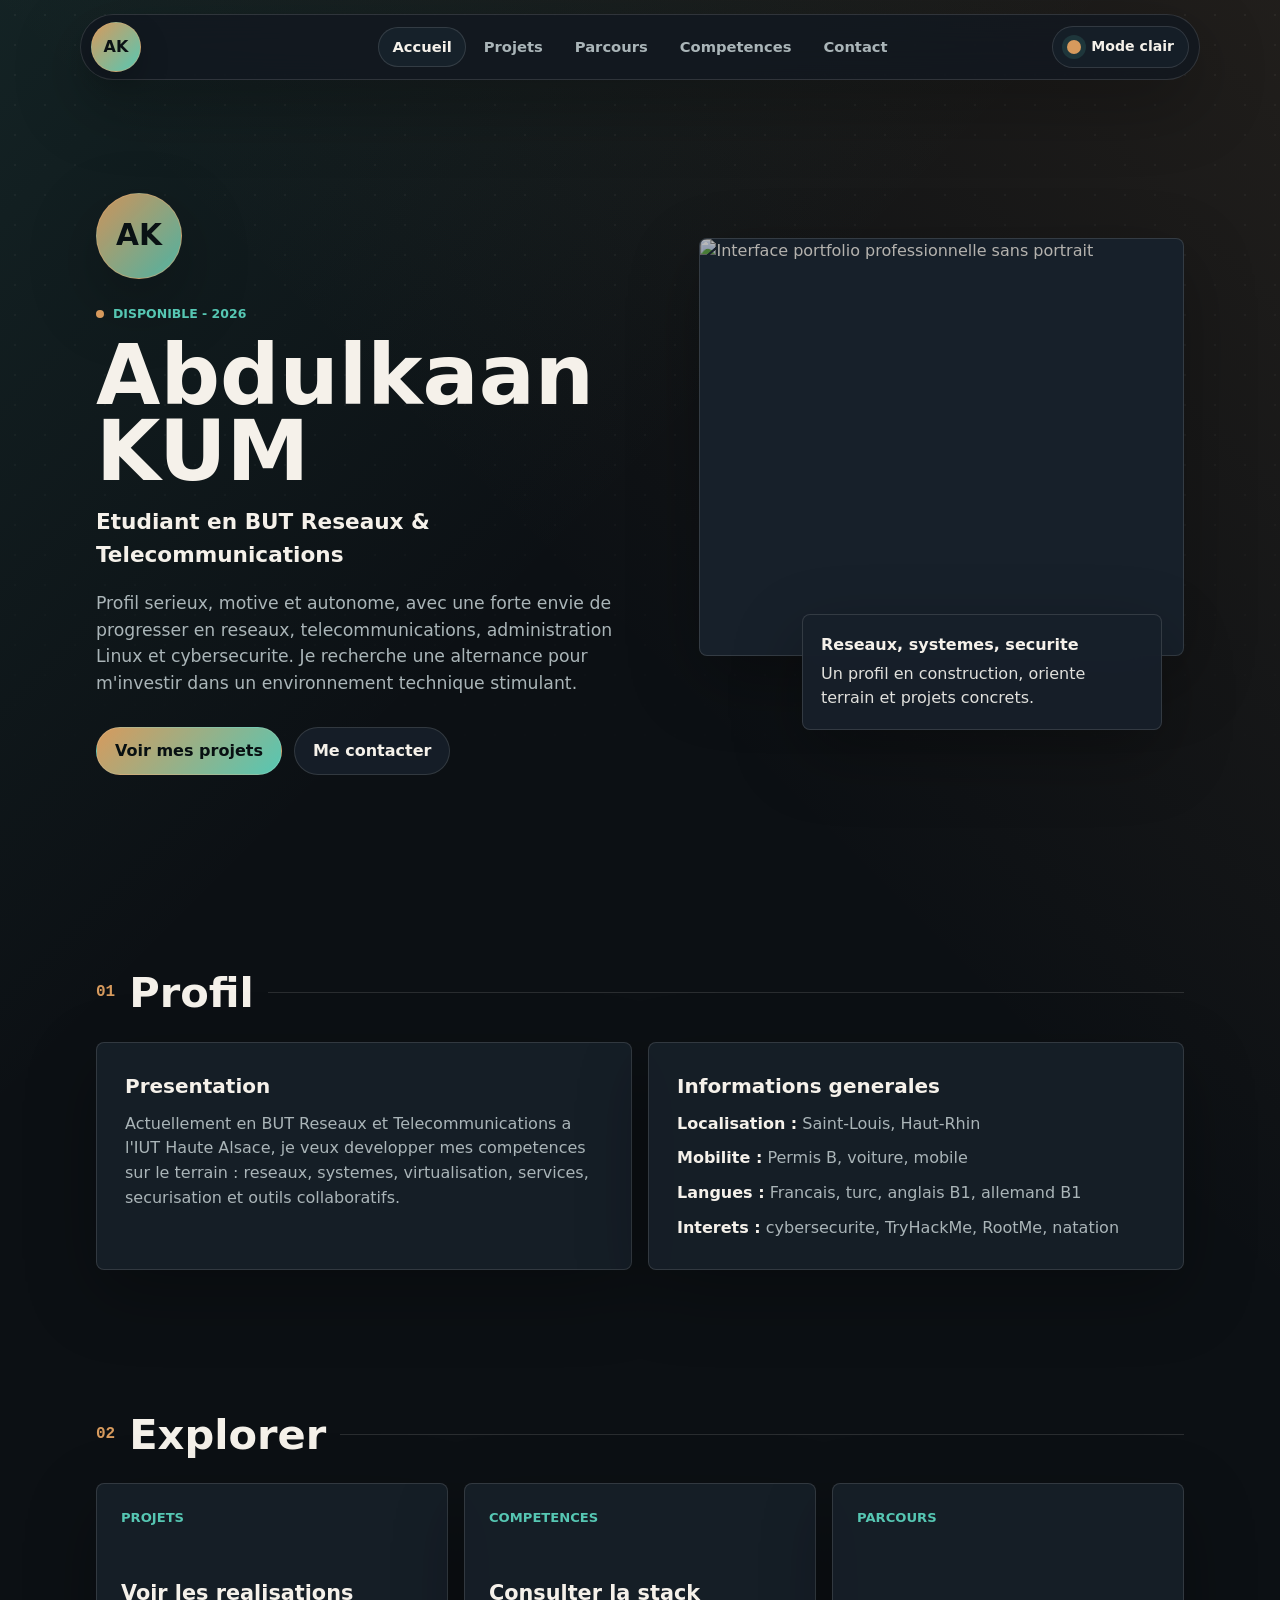
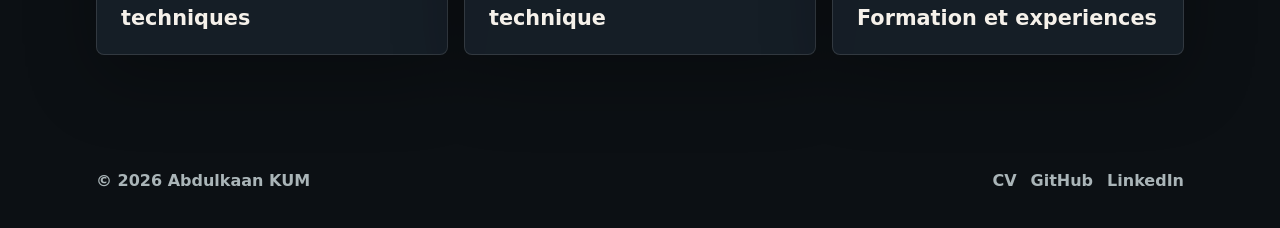
==== index.html @ bd8b4fa5 "Add files via upload" ====
<!doctype html>
<html lang="fr">
  <head>
    <meta charset="UTF-8" />
    <meta name="viewport" content="width=device-width, initial-scale=1.0" />
    <meta
      name="description"
      content="Portfolio d'Abdulkaan KUM, etudiant en BUT Reseaux et Telecommunications."
    />
    <title>Abdulkaan KUM | Accueil</title>
    <link rel="stylesheet" href="styles.css?v=23" />
  </head>
  <body data-page="accueil">
    <header class="site-header" data-header>
      <div class="nav-shell">
        <a class="logo" href="index.html" aria-label="Accueil">AK</a>
        <nav class="main-nav" aria-label="Navigation principale">
          <a href="index.html" data-page-link="accueil">Accueil</a>
          <a href="projets.html" data-page-link="projets">Projets</a>
          <a href="parcours.html" data-page-link="parcours">Parcours</a>
          <a href="competences.html" data-page-link="competences">Competences</a>
          <a href="contact.html" data-page-link="contact">Contact</a>
        </nav>
        <button class="theme-toggle" type="button" data-theme-toggle aria-label="Changer de theme">
          <span class="theme-dot" aria-hidden="true"></span>
          <span data-theme-label>Mode clair</span>
        </button>
      </div>
    </header>

    <main>
      <section class="hero page-section">
        <div class="hero-inner">
          <div class="hero-copy">
            <div class="hero-mark" aria-hidden="true">AK</div>
            <p class="eyebrow">Disponible - 2026</p>
            <h1><span>Abdulkaan</span><span>KUM</span></h1>
            <p class="hero-subtitle">Etudiant en BUT Reseaux & Telecommunications</p>
            <p class="hero-text">
              Profil serieux, motive et autonome, avec une forte envie de progresser en reseaux,
              telecommunications, administration Linux et cybersecurite. Je recherche une alternance
              pour m'investir dans un environnement technique stimulant.
            </p>
            <div class="actions">
              <a class="btn btn-primary" href="projets.html">Voir mes projets</a>
              <a class="btn btn-secondary" href="contact.html">Me contacter</a>
            </div>
          </div>

          <aside class="hero-media" aria-label="Univers technique d'Abdulkaan KUM">
            <div class="media-frame">
              <img src="assets/hero-portfolio.png" alt="Interface portfolio professionnelle sans portrait" />
            </div>
            <div class="hero-note">
              <strong>Reseaux, systemes, securite</strong>
              <span>Un profil en construction, oriente terrain et projets concrets.</span>
            </div>
          </aside>
        </div>
      </section>

      <section class="page-section">
        <div class="section-header">
          <span>01</span>
          <h2>Profil</h2>
          <div></div>
        </div>

        <div class="info-grid">
          <article class="panel">
            <h3>Presentation</h3>
            <p>
              Actuellement en BUT Reseaux et Telecommunications a l'IUT Haute Alsace, je veux
              developper mes competences sur le terrain : reseaux, systemes, virtualisation,
              services, securisation et outils collaboratifs.
            </p>
          </article>
          <article class="panel">
            <h3>Informations generales</h3>
            <ul class="clean-list">
              <li><strong>Localisation :</strong> Saint-Louis, Haut-Rhin</li>
              <li><strong>Mobilite :</strong> Permis B, voiture, mobile</li>
              <li><strong>Langues :</strong> Francais, turc, anglais B1, allemand B1</li>
              <li><strong>Interets :</strong> cybersecurite, TryHackMe, RootMe, natation</li>
            </ul>
          </article>
        </div>
      </section>

      <section class="page-section">
        <div class="section-header">
          <span>02</span>
          <h2>Explorer</h2>
          <div></div>
        </div>

        <div class="route-grid">
          <a class="route-card" href="projets.html">
            <span>Projets</span>
            <strong>Voir les realisations techniques</strong>
          </a>
          <a class="route-card" href="competences.html">
            <span>Competences</span>
            <strong>Consulter la stack technique</strong>
          </a>
          <a class="route-card" href="parcours.html">
            <span>Parcours</span>
            <strong>Formation et experiences</strong>
          </a>
        </div>
      </section>
    </main>

    <footer class="site-footer">
      <span>&copy; 2026 Abdulkaan KUM</span>
      <div class="social-links">
        <a href="assets/Abdulkaan-KUM-CV.pdf">CV</a>
        <a href="https://github.com/Ercys38" target="_blank" rel="noopener">GitHub</a>
        <a href="https://www.linkedin.com/in/abdulkaan-kum-1b0641349/" target="_blank" rel="noopener">LinkedIn</a>
      </div>
    </footer>

    <script src="script.js?v=21"></script>
  </body>
</html>
---- styles.css ----
:root {
  color-scheme: dark;
  --bg: #0c1014;
  --bg-soft: #121820;
  --surface: #17202a;
  --surface-strong: #1f2a35;
  --text: #f5f1ea;
  --muted: #aab5b8;
  --line: rgba(245, 241, 234, 0.13);
  --accent: #d79a5d;
  --accent-2: #56c7b3;
  --accent-3: #92a6ff;
  --accent-soft: rgba(86, 199, 179, 0.14);
  --dot: rgba(245, 241, 234, 0.12);
  --shadow: 0 24px 70px rgba(0, 0, 0, 0.28);
  --max: 1120px;
  --radius: 8px;
}

body.light-mode {
  color-scheme: light;
  --bg: #f7faf8;
  --bg-soft: #eef5f2;
  --surface: #ffffff;
  --surface-strong: #e7f0ed;
  --text: #152027;
  --muted: #5a6870;
  --line: rgba(21, 32, 39, 0.13);
  --accent: #b86f3f;
  --accent-2: #267f76;
  --accent-3: #5367c6;
  --accent-soft: rgba(38, 127, 118, 0.12);
  --dot: rgba(21, 32, 39, 0.12);
  --shadow: 0 18px 54px rgba(21, 32, 39, 0.11);
}

* {
  box-sizing: border-box;
}

html {
  scroll-behavior: smooth;
  overflow-x: hidden;
}

body {
  min-width: 320px;
  margin: 0;
  overflow-x: hidden;
  background:
    linear-gradient(135deg, rgba(86, 199, 179, 0.1), transparent 36%),
    linear-gradient(225deg, rgba(215, 154, 93, 0.1), transparent 42%),
    var(--bg);
  color: var(--text);
  font-family:
    Inter, ui-sans-serif, system-ui, -apple-system, BlinkMacSystemFont, "Segoe UI", Arial,
    sans-serif;
  line-height: 1.55;
}

body::before {
  position: fixed;
  inset: 0;
  z-index: -1;
  pointer-events: none;
  content: "";
  background-image: radial-gradient(circle, var(--dot) 1px, transparent 1.4px);
  background-size: 30px 30px;
  opacity: 0.42;
  mask-image: linear-gradient(to bottom, #000 0%, rgba(0, 0, 0, 0.72) 48%, transparent 92%);
}

body.light-mode::before {
  opacity: 0.34;
}

body.modal-open {
  overflow: hidden;
}

img {
  display: block;
  max-width: 100%;
}

a {
  color: inherit;
  text-decoration: none;
}

button {
  font: inherit;
}

h1,
h2,
h3,
p {
  margin-top: 0;
}

strong {
  color: var(--text);
}

.site-header {
  position: fixed;
  top: 0;
  right: 0;
  left: 0;
  z-index: 50;
  padding: 14px 16px;
  transition: padding 220ms ease;
}

.nav-shell {
  display: grid;
  grid-template-columns: minmax(54px, 1fr) auto minmax(54px, 1fr);
  gap: 16px;
  align-items: center;
  width: min(100%, var(--max));
  min-height: 64px;
  margin: 0 auto;
  padding: 7px 10px;
  border: 1px solid var(--line);
  border-radius: 999px;
  background: color-mix(in srgb, var(--bg-soft) 86%, transparent);
  box-shadow: var(--shadow);
  backdrop-filter: blur(18px);
  transition:
    width 220ms ease,
    min-height 220ms ease,
    background 220ms ease,
    border-color 220ms ease;
  min-width: 0;
}

.site-header.is-compact {
  padding-top: 8px;
  padding-bottom: 8px;
}

.site-header.is-compact .nav-shell {
  width: min(100%, 900px);
  min-height: 52px;
  background: color-mix(in srgb, var(--bg-soft) 94%, transparent);
}

.logo {
  display: grid;
  width: 50px;
  height: 50px;
  place-items: center;
  justify-self: start;
  border: 1px solid color-mix(in srgb, var(--accent) 36%, var(--line));
  border-radius: 50%;
  background: linear-gradient(135deg, var(--accent), var(--accent-2));
  color: #0b1215;
  font-size: 1rem;
  font-weight: 900;
  line-height: 1;
  box-shadow: 0 12px 30px rgba(0, 0, 0, 0.22);
  transition:
    width 220ms ease,
    height 220ms ease,
    transform 180ms ease;
}

.logo:hover,
.logo:focus-visible {
  transform: translateY(-1px);
}

.site-header.is-compact .logo {
  width: 40px;
  height: 40px;
}

.main-nav {
  display: flex;
  gap: 4px;
  align-items: center;
  justify-self: center;
  max-width: 100%;
  min-width: 0;
  overflow-x: auto;
  scrollbar-width: none;
}

.main-nav::-webkit-scrollbar {
  display: none;
}

.main-nav a {
  display: inline-flex;
  align-items: center;
  min-height: 40px;
  padding: 0 13px;
  border: 1px solid transparent;
  border-radius: 999px;
  color: var(--muted);
  font-size: 0.92rem;
  font-weight: 850;
  white-space: nowrap;
  transition:
    color 180ms ease,
    background 180ms ease,
    border-color 180ms ease;
}

.main-nav a:hover,
.main-nav a:focus-visible,
.main-nav a.active {
  border-color: var(--line);
  background: color-mix(in srgb, var(--surface) 88%, var(--accent-soft));
  color: var(--text);
}

.theme-toggle {
  display: inline-flex;
  align-items: center;
  justify-self: end;
  gap: 10px;
  min-width: 126px;
  min-height: 42px;
  padding: 0 14px;
  border: 1px solid var(--line);
  border-radius: 999px;
  background: color-mix(in srgb, var(--surface) 90%, transparent);
  color: var(--text);
  cursor: pointer;
  font-size: 0.88rem;
  font-weight: 850;
  white-space: nowrap;
  transition:
    opacity 180ms ease,
    width 220ms ease,
    min-width 220ms ease,
    padding 220ms ease,
    border-color 220ms ease;
}

.theme-dot {
  width: 14px;
  height: 14px;
  flex: 0 0 auto;
  border-radius: 50%;
  background: var(--accent);
  box-shadow: 0 0 0 5px var(--accent-soft);
}

.site-header.is-compact .theme-toggle {
  width: 0;
  min-width: 0;
  padding-right: 0;
  padding-left: 0;
  overflow: hidden;
  border-color: transparent;
  opacity: 0;
  pointer-events: none;
}

main {
  width: min(100%, var(--max));
  min-width: 0;
  margin: 0 auto;
  padding: 104px 16px 0;
}

.page-section {
  padding: 72px 0;
}

.hero {
  display: grid;
  min-height: calc(100svh - 104px);
  align-items: center;
  padding-top: 36px;
}

.hero-inner {
  display: grid;
  grid-template-columns: minmax(0, 0.95fr) minmax(320px, 0.82fr);
  gap: 42px;
  align-items: center;
}

.hero-copy {
  min-width: 0;
  max-width: 100%;
}

.hero-mark {
  display: grid;
  width: 86px;
  height: 86px;
  place-items: center;
  margin-bottom: 22px;
  border: 1px solid color-mix(in srgb, var(--accent) 42%, var(--line));
  border-radius: 50%;
  background:
    linear-gradient(135deg, rgba(215, 154, 93, 0.95), rgba(86, 199, 179, 0.88)),
    var(--surface);
  color: #091114;
  font-size: 1.85rem;
  font-weight: 900;
  box-shadow: var(--shadow);
}

.eyebrow,
.project-kicker {
  display: inline-flex;
  align-items: center;
  gap: 9px;
  margin-bottom: 14px;
  color: var(--accent-2);
  font-size: 0.78rem;
  font-weight: 900;
  text-transform: uppercase;
}

.eyebrow::before,
.project-kicker::before {
  width: 8px;
  height: 8px;
  flex: 0 0 auto;
  border-radius: 50%;
  background: var(--accent);
  content: "";
}

h1 {
  margin-bottom: 14px;
  font-size: 5.2rem;
  line-height: 0.92;
  font-weight: 900;
  letter-spacing: 0;
  overflow-wrap: anywhere;
}

.hero h1 span {
  display: block;
}

.hero-subtitle {
  margin-bottom: 18px;
  color: var(--text);
  font-size: 1.35rem;
  font-weight: 850;
}

.hero-text,
.page-hero p,
.panel p,
.timeline-item p,
.project-content p,
.modal-panel p,
.modal-panel li {
  color: var(--muted);
}

.hero-text {
  max-width: 690px;
  margin-bottom: 0;
  font-size: 1.08rem;
}

.actions {
  display: flex;
  flex-wrap: wrap;
  gap: 12px;
  margin-top: 30px;
}

.btn {
  display: inline-flex;
  align-items: center;
  justify-content: center;
  min-height: 48px;
  padding: 0 18px;
  border: 1px solid var(--line);
  border-radius: 999px;
  font-weight: 900;
  text-align: center;
  transition:
    transform 180ms ease,
    border-color 180ms ease,
    background 180ms ease;
}

.btn:hover,
.btn:focus-visible {
  transform: translateY(-2px);
  border-color: color-mix(in srgb, var(--accent) 55%, var(--line));
}

.btn-primary {
  background: linear-gradient(135deg, var(--accent), var(--accent-2));
  color: #081012;
}

.btn-secondary {
  background: color-mix(in srgb, var(--surface) 90%, transparent);
  color: var(--text);
}

.hero-media {
  position: relative;
  min-width: 0;
}

.media-frame {
  overflow: hidden;
  border: 1px solid var(--line);
  border-radius: var(--radius);
  background: var(--surface);
  box-shadow: var(--shadow);
}

.media-frame img {
  width: 100%;
  aspect-ratio: 1.16;
  object-fit: cover;
  filter: saturate(0.88) contrast(1.02);
}

body:not(.light-mode) .media-frame img {
  filter: saturate(0.78) contrast(1.05) brightness(0.72);
}

.hero-note {
  display: grid;
  gap: 4px;
  width: min(92%, 360px);
  margin: -42px 22px 0 auto;
  padding: 18px;
  border: 1px solid var(--line);
  border-radius: var(--radius);
  background: color-mix(in srgb, var(--surface) 96%, transparent);
  box-shadow: var(--shadow);
  backdrop-filter: blur(18px);
}

.hero-note span {
  color: color-mix(in srgb, var(--text) 72%, var(--muted));
}

.section-header {
  display: grid;
  grid-template-columns: auto auto 1fr;
  gap: 14px;
  align-items: center;
  margin-bottom: 28px;
}

.section-header span {
  color: var(--accent);
  font-family: ui-monospace, SFMono-Regular, Consolas, monospace;
  font-weight: 900;
}

.section-header h2,
.stack-group h2,
.contact-box h2 {
  margin: 0;
  font-size: 2.6rem;
  line-height: 1;
  letter-spacing: 0;
}

.section-header div {
  height: 1px;
  background: var(--line);
}

.info-grid {
  display: grid;
  grid-template-columns: repeat(2, minmax(0, 1fr));
  gap: 16px;
}

.panel,
.timeline-item,
.project-card,
.logo-grid article,
.route-card {
  border: 1px solid var(--line);
  border-radius: var(--radius);
  background: color-mix(in srgb, var(--surface) 88%, transparent);
  box-shadow: var(--shadow);
}

.panel,
.timeline-item {
  padding: 28px;
}

.panel h2,
.panel h3,
.timeline-item h2,
.project-content h2 {
  margin-bottom: 10px;
  font-size: 1.25rem;
}

.clean-list {
  display: grid;
  gap: 10px;
  margin: 0;
  padding: 0;
  color: var(--muted);
  list-style: none;
}

.route-grid {
  display: grid;
  grid-template-columns: repeat(3, minmax(0, 1fr));
  gap: 16px;
}

.route-card {
  display: grid;
  gap: 12px;
  min-height: 172px;
  padding: 24px;
  transition:
    transform 180ms ease,
    border-color 180ms ease,
    background 180ms ease;
}

.route-card:hover,
.route-card:focus-visible {
  transform: translateY(-4px);
  border-color: color-mix(in srgb, var(--accent-2) 48%, var(--line));
  background: color-mix(in srgb, var(--surface) 82%, var(--accent-soft));
}

.route-card span,
.timeline-item > span {
  color: var(--accent-2);
  font-size: 0.82rem;
  font-weight: 900;
  text-transform: uppercase;
}

.route-card strong {
  align-self: end;
  font-size: 1.3rem;
  line-height: 1.18;
}

.page-hero {
  max-width: 820px;
  padding-top: 92px;
  padding-bottom: 44px;
}

.page-hero h1 {
  font-size: 4.3rem;
}

.page-hero p {
  font-size: 1.08rem;
}

.project-grid {
  display: grid;
  grid-template-columns: repeat(3, minmax(0, 1fr));
  gap: 18px;
}

.project-card {
  display: flex;
  min-width: 0;
  overflow: hidden;
  flex-direction: column;
  transition:
    transform 180ms ease,
    border-color 180ms ease;
}

.project-card:hover {
  transform: translateY(-5px);
  border-color: color-mix(in srgb, var(--accent) 46%, var(--line));
}

.project-icon {
  width: 100%;
  height: 124px;
  border-bottom: 1px solid var(--line);
}

.project-icon {
  display: grid;
  position: relative;
  place-items: center;
  background:
    linear-gradient(135deg, rgba(86, 199, 179, 0.2), transparent),
    linear-gradient(225deg, rgba(215, 154, 93, 0.18), transparent),
    var(--surface-strong);
  color: var(--text);
  font-size: 2.25rem;
  font-weight: 900;
}

.project-icon svg,
.modal-icon svg {
  width: 40px;
  height: 40px;
  fill: none;
  stroke: currentColor;
  stroke-linecap: round;
  stroke-linejoin: round;
  stroke-width: 1.75;
}

.project-card.is-coming .project-icon {
  background:
    linear-gradient(135deg, rgba(146, 166, 255, 0.24), transparent),
    linear-gradient(225deg, rgba(215, 154, 93, 0.18), transparent),
    var(--surface-strong);
}

.status-pill {
  position: absolute;
  right: 12px;
  bottom: 12px;
  display: inline-flex;
  align-items: center;
  min-height: 28px;
  padding: 0 9px;
  border: 1px solid var(--line);
  border-radius: 999px;
  background: color-mix(in srgb, var(--surface) 88%, transparent);
  color: var(--accent-3);
  font-size: 0.74rem;
  font-weight: 900;
  text-transform: uppercase;
}

.project-content {
  display: flex;
  min-height: 276px;
  flex: 1;
  flex-direction: column;
  padding: 20px;
}

.project-content h2 {
  font-size: 1.23rem;
  line-height: 1.18;
}

.tags {
  display: flex;
  flex-wrap: wrap;
  gap: 8px;
  margin-top: 16px;
}

.tags span {
  display: inline-flex;
  align-items: center;
  min-height: 29px;
  padding: 0 10px;
  border: 1px solid var(--line);
  border-radius: 999px;
  color: var(--muted);
  font-size: 0.76rem;
  font-weight: 900;
}

.text-link {
  display: inline-flex;
  align-items: center;
  align-self: flex-start;
  min-height: 38px;
  margin-top: auto;
  padding: 0;
  border: 0;
  background: transparent;
  color: var(--accent-2);
  cursor: pointer;
  font-weight: 900;
}

.text-link:hover,
.text-link:focus-visible {
  color: var(--accent);
}

.modal {
  position: fixed;
  inset: 0;
  z-index: 100;
  display: none;
  align-items: center;
  justify-content: center;
  padding: 22px;
  background: rgba(4, 8, 11, 0.72);
  backdrop-filter: blur(12px);
}

.modal.active {
  display: flex;
}

.modal-panel {
  position: relative;
  width: min(100%, 840px);
  max-height: min(82vh, 720px);
  overflow: auto;
  padding: 34px;
  border: 1px solid var(--line);
  border-radius: var(--radius);
  background: var(--surface);
  box-shadow: 0 34px 90px rgba(0, 0, 0, 0.35);
}

.modal-head {
  display: grid;
  grid-template-columns: auto minmax(0, 1fr);
  gap: 16px;
  align-items: center;
  padding-right: 46px;
  margin-bottom: 28px;
}

.modal-icon {
  display: grid;
  width: 58px;
  height: 58px;
  place-items: center;
  border: 1px solid var(--line);
  border-radius: 50%;
  background: linear-gradient(135deg, var(--accent), var(--accent-2));
  color: #0b1215;
}

.modal-icon svg {
  width: 28px;
  height: 28px;
}

.modal-title {
  margin: 0 0 8px;
  font-size: 1.9rem;
  line-height: 1.08;
}

.modal-meta {
  color: var(--muted);
  font-size: 0.86rem;
  font-weight: 850;
  text-transform: none;
}

.modal-section {
  padding-top: 20px;
  border-top: 1px solid var(--line);
}

.modal-section + .modal-section {
  margin-top: 20px;
}

.modal-section h3 {
  margin-bottom: 10px;
  color: var(--text);
  font-size: 1rem;
  text-transform: uppercase;
}

.modal-panel ul {
  display: grid;
  gap: 10px;
  margin: 14px 0 0;
  padding-left: 20px;
}

.modal-tags {
  display: flex;
  flex-wrap: wrap;
  gap: 8px;
}

.modal-tags span,
.timeline-tags span {
  display: inline-flex;
  align-items: center;
  min-height: 30px;
  padding: 0 10px;
  border: 1px solid var(--line);
  border-radius: 999px;
  color: var(--muted);
  font-size: 0.76rem;
  font-weight: 900;
}

.modal-bullets {
  color: var(--muted);
}

.modal-realisation-block {
  display: grid;
  gap: 6px;
  margin-top: 12px;
  padding: 14px;
  border: 1px solid var(--line);
  border-radius: var(--radius);
  background: color-mix(in srgb, var(--surface-strong) 70%, transparent);
}

.modal-realisation-title {
  color: var(--text);
  font-weight: 900;
}

.modal-links {
  display: flex;
  flex-wrap: wrap;
  gap: 10px;
  margin-top: 24px;
}

.modal-link {
  display: inline-flex;
  align-items: center;
  min-height: 38px;
  padding: 0 13px;
  border: 1px solid var(--line);
  border-radius: 999px;
  color: var(--text);
  font-weight: 900;
}

.modal-link:hover,
.modal-link:focus-visible {
  border-color: color-mix(in srgb, var(--accent-2) 48%, var(--line));
  color: var(--accent-2);
}

.modal-close {
  position: absolute;
  top: 16px;
  right: 16px;
  display: grid;
  width: 38px;
  height: 38px;
  place-items: center;
  border: 1px solid var(--line);
  border-radius: 50%;
  background: color-mix(in srgb, var(--surface-strong) 90%, transparent);
  color: var(--text);
  cursor: pointer;
  font-size: 1.15rem;
  font-weight: 900;
}

.timeline {
  display: grid;
  gap: 14px;
}

.timeline-item {
  position: relative;
}

.timeline-item > span {
  display: inline-flex;
  margin-bottom: 14px;
}

.timeline-detailed {
  gap: 18px;
}

.detail-list {
  display: grid;
  gap: 8px;
  margin: 18px 0 0;
  padding-left: 20px;
  color: var(--muted);
}

.timeline-tags {
  display: flex;
  flex-wrap: wrap;
  gap: 8px;
  margin-top: 18px;
}

.experience-grid {
  display: grid;
  grid-template-columns: minmax(0, 0.72fr);
  gap: 16px;
}

.stack-group {
  margin-bottom: 34px;
}

.stack-group h2 {
  margin-bottom: 16px;
  font-size: 1.15rem;
  text-transform: uppercase;
}

.logo-grid {
  display: grid;
  grid-template-columns: repeat(6, minmax(0, 1fr));
  gap: 12px;
}

.logo-grid article {
  display: grid;
  min-height: 132px;
  place-items: center;
  gap: 12px;
  padding: 20px 12px;
  text-align: center;
  transition:
    transform 180ms ease,
    border-color 180ms ease,
    background 180ms ease;
}

.logo-grid article:hover {
  transform: translateY(-3px);
  border-color: color-mix(in srgb, var(--accent-2) 44%, var(--line));
  background: color-mix(in srgb, var(--surface) 80%, var(--accent-soft));
}

.logo-grid img {
  width: 42px;
  height: 42px;
  object-fit: contain;
}

.tech-monogram {
  display: grid;
  width: 48px;
  height: 48px;
  place-items: center;
  border: 1px solid var(--line);
  border-radius: 50%;
  background: color-mix(in srgb, var(--surface-strong) 82%, var(--accent-soft));
  color: var(--text);
  font-size: 0.74rem;
  font-weight: 900;
}

.logo-grid span {
  color: var(--muted);
  font-weight: 900;
}

.link-list {
  display: grid;
  gap: 10px;
}

.link-list a,
.social-links a {
  color: var(--muted);
  font-weight: 900;
  transition: color 180ms ease;
}

.link-list a:hover,
.link-list a:focus-visible,
.social-links a:hover,
.social-links a:focus-visible {
  color: var(--accent-2);
}

.site-footer {
  display: flex;
  width: min(100%, var(--max));
  margin: 0 auto;
  padding: 42px 16px 34px;
  justify-content: space-between;
  gap: 18px;
  color: var(--muted);
  font-weight: 850;
}

.social-links {
  display: flex;
  flex-wrap: wrap;
  gap: 14px;
}

.reveal {
  opacity: 0;
  transform: translateY(18px);
  transition:
    opacity 520ms ease,
    transform 520ms ease;
}

.reveal.is-visible {
  opacity: 1;
  transform: translateY(0);
}

body.light-mode .nav-shell,
body.light-mode .panel,
body.light-mode .timeline-item,
body.light-mode .project-card,
body.light-mode .logo-grid article,
body.light-mode .route-card,
body.light-mode .hero-note,
body.light-mode .theme-toggle {
  background: rgba(255, 255, 255, 0.84);
}

body.light-mode .modal-panel {
  background: #ffffff;
}

body.light-mode .modal-realisation-block {
  background: #f4f8f6;
}

@media (max-width: 1040px) {
  .nav-shell {
    grid-template-columns: auto minmax(0, 1fr) auto;
  }

  .main-nav {
    justify-self: start;
  }

  .hero-inner {
    grid-template-columns: 1fr;
  }

  .hero-media {
    max-width: 720px;
  }

  .project-grid {
    grid-template-columns: repeat(2, minmax(0, 1fr));
  }

  .logo-grid {
    grid-template-columns: repeat(4, minmax(0, 1fr));
  }

  .experience-grid {
    grid-template-columns: 1fr;
  }
}

@media (max-width: 760px) {
  .site-header {
    padding-right: 10px;
    padding-left: 10px;
  }

  .nav-shell {
    gap: 8px;
    min-height: 58px;
    padding: 6px;
  }

  .logo {
    width: 42px;
    height: 42px;
  }

  .main-nav a {
    min-height: 38px;
    padding: 0 10px;
    font-size: 0.84rem;
  }

  .theme-toggle {
    min-width: 42px;
    width: 42px;
    padding: 0;
    justify-content: center;
  }

  .theme-toggle [data-theme-label] {
    display: none;
  }

  main {
    padding-top: 86px;
  }

  .page-section {
    padding: 52px 0;
  }

  .hero {
    min-height: auto;
    padding-top: 28px;
  }

  .hero-mark {
    width: 70px;
    height: 70px;
    font-size: 1.45rem;
  }

  h1 {
    font-size: 3.25rem;
    line-height: 1;
  }

  .page-hero h1 {
    font-size: 3rem;
  }

  .hero-subtitle {
    font-size: 1.14rem;
  }

  .hero-text {
    max-width: 36ch;
  }

  .hero-note {
    width: auto;
    margin: -28px 12px 0;
  }

  .section-header {
    grid-template-columns: auto 1fr;
  }

  .section-header div {
    grid-column: 1 / -1;
  }

  .info-grid,
  .route-grid,
  .project-grid {
    grid-template-columns: 1fr;
  }

  .logo-grid {
    grid-template-columns: repeat(2, minmax(0, 1fr));
  }

  .project-content {
    min-height: 250px;
  }

  .site-footer,
  .actions {
    flex-direction: column;
  }

  .btn {
    width: 100%;
  }
}

@media (max-width: 420px) {
  .nav-shell {
    grid-template-columns: auto minmax(0, 1fr);
  }

  .theme-toggle {
    display: none;
  }

  h1,
  .page-hero h1 {
    font-size: 2.75rem;
  }

  .hero-text,
  .page-hero p {
    font-size: 1rem;
  }

  .hero-text {
    max-width: 33ch;
  }

  .modal-panel {
    padding: 28px 22px;
  }

  .modal-head {
    grid-template-columns: 1fr;
    padding-right: 42px;
  }

  .modal-title {
    font-size: 1.45rem;
  }
}

@media (prefers-reduced-motion: reduce) {
  *,
  *::before,
  *::after {
    scroll-behavior: auto !important;
    transition-duration: 0.01ms !important;
    animation-duration: 0.01ms !important;
    animation-iteration-count: 1 !important;
  }
}

/* ===== Competences : vue par referentiel BUT R&T ===== */
.skill-legend {
  display: grid;
  grid-template-columns: repeat(3, minmax(0, 1fr));
  gap: 12px;
  margin-bottom: 12px;
}

.legend-item {
  display: grid;
  gap: 8px;
  align-content: start;
  padding: 16px 18px;
  border: 1px solid var(--line);
  border-radius: var(--radius);
  background: color-mix(in srgb, var(--surface) 88%, transparent);
  box-shadow: var(--shadow);
}

.legend-item .skill-status {
  justify-self: start;
}

.legend-item p {
  margin: 0;
  color: var(--muted);
  font-size: 0.86rem;
}

.competence-block {
  margin-top: 18px;
}

.competence-block + .competence-block {
  margin-top: 44px;
}

.competence-frame {
  display: grid;
  grid-template-columns: repeat(2, minmax(0, 1fr));
  gap: 22px;
  margin: 20px 0 18px;
  padding: 22px 24px;
  border: 1px solid var(--line);
  border-radius: var(--radius);
  background: color-mix(in srgb, var(--surface) 70%, transparent);
}

.competence-label {
  display: block;
  margin-bottom: 8px;
  color: var(--accent);
  font-size: 0.74rem;
  font-weight: 900;
  text-transform: uppercase;
  letter-spacing: 0.05em;
}

.competence-frame p {
  margin: 0;
  color: var(--muted);
}

.competence-ac-list {
  display: grid;
  gap: 8px;
  margin: 0;
  padding-left: 18px;
  color: var(--muted);
}

.skill-grid {
  display: grid;
  grid-template-columns: repeat(2, minmax(0, 1fr));
  gap: 12px;
}

.skill-card {
  display: grid;
  grid-template-columns: auto minmax(0, 1fr) auto;
  gap: 14px;
  align-items: center;
  padding: 14px 16px;
  border: 1px solid var(--line);
  border-radius: var(--radius);
  background: color-mix(in srgb, var(--surface) 88%, transparent);
  box-shadow: var(--shadow);
  transition:
    transform 180ms ease,
    border-color 180ms ease,
    background 180ms ease;
}

.skill-card:hover {
  transform: translateY(-3px);
  border-color: color-mix(in srgb, var(--accent-2) 44%, var(--line));
  background: color-mix(in srgb, var(--surface) 80%, var(--accent-soft));
}

.skill-card img {
  width: 34px;
  height: 34px;
  object-fit: contain;
}

.skill-card .tech-monogram {
  width: 42px;
  height: 42px;
  font-size: 0.64rem;
}

.skill-meta {
  display: grid;
  gap: 2px;
  min-width: 0;
}

.skill-meta strong {
  font-size: 0.98rem;
  line-height: 1.2;
}

.skill-meta span {
  color: var(--muted);
  font-size: 0.8rem;
  font-weight: 700;
}

.skill-status {
  display: inline-flex;
  align-items: center;
  gap: 7px;
  min-height: 30px;
  padding: 0 11px;
  border: 1px solid var(--line);
  border-radius: 999px;
  font-size: 0.72rem;
  font-weight: 900;
  text-transform: uppercase;
  letter-spacing: 0.02em;
  white-space: nowrap;
}

.skill-status::before {
  width: 8px;
  height: 8px;
  flex: 0 0 auto;
  border-radius: 50%;
  content: "";
}

.skill-status.is-acquired {
  color: var(--accent-2);
  border-color: color-mix(in srgb, var(--accent-2) 42%, var(--line));
  background: color-mix(in srgb, var(--accent-2) 13%, transparent);
}
.skill-status.is-acquired::before {
  background: var(--accent-2);
}

.skill-status.is-progress {
  color: var(--accent);
  border-color: color-mix(in srgb, var(--accent) 46%, var(--line));
  background: color-mix(in srgb, var(--accent) 13%, transparent);
}
.skill-status.is-progress::before {
  background: var(--accent);
}

.skill-status.is-deepen {
  color: var(--accent-3);
  border-color: color-mix(in srgb, var(--accent-3) 46%, var(--line));
  background: color-mix(in srgb, var(--accent-3) 13%, transparent);
}
.skill-status.is-deepen::before {
  background: var(--accent-3);
}

body.light-mode .legend-item,
body.light-mode .skill-card {
  background: rgba(255, 255, 255, 0.84);
}

@media (max-width: 880px) {
  .skill-legend {
    grid-template-columns: 1fr;
  }

  .competence-frame {
    grid-template-columns: 1fr;
    gap: 18px;
  }
}

@media (max-width: 620px) {
  .skill-grid {
    grid-template-columns: 1fr;
  }

  .skill-card {
    grid-template-columns: auto minmax(0, 1fr);
    grid-template-areas:
      "logo meta"
      "status status";
    row-gap: 10px;
  }

  .skill-card img,
  .skill-card .tech-monogram {
    grid-area: logo;
  }

  .skill-meta {
    grid-area: meta;
  }

  .skill-status {
    grid-area: status;
    justify-self: start;
  }
}

/* Niveau de competence (referentiel) */
.competence-niveau {
  margin: 0 0 8px;
  color: var(--accent-2);
  font-size: 0.82rem;
  font-weight: 850;
}

/* Modale "Coming soon" floutee (HomeLab) */
.modal-soon {
  overflow: hidden;
}

.modal-soon .modal-close {
  z-index: 3;
}

.modal-soon-content {
  filter: blur(7px);
  opacity: 0.5;
  pointer-events: none;
  user-select: none;
}

.modal-soon-overlay {
  position: absolute;
  inset: 0;
  z-index: 2;
  display: grid;
  align-content: center;
  justify-items: center;
  gap: 10px;
  padding: 24px;
  text-align: center;
  background: color-mix(in srgb, var(--surface) 26%, transparent);
  backdrop-filter: blur(2px);
}

.modal-soon-overlay .soon-title {
  font-size: clamp(2.4rem, 8vw, 3.6rem);
  font-weight: 900;
  line-height: 1;
  letter-spacing: 0.01em;
  background: linear-gradient(135deg, var(--accent), var(--accent-2));
  -webkit-background-clip: text;
  background-clip: text;
  color: transparent;
}

.modal-soon-overlay .soon-sub {
  display: inline-flex;
  align-items: center;
  gap: 8px;
  min-height: 34px;
  margin: 0;
  padding: 0 14px;
  border: 1px solid var(--line);
  border-radius: 999px;
  background: color-mix(in srgb, var(--surface) 80%, transparent);
  color: var(--text);
  font-size: 0.84rem;
  font-weight: 850;
}
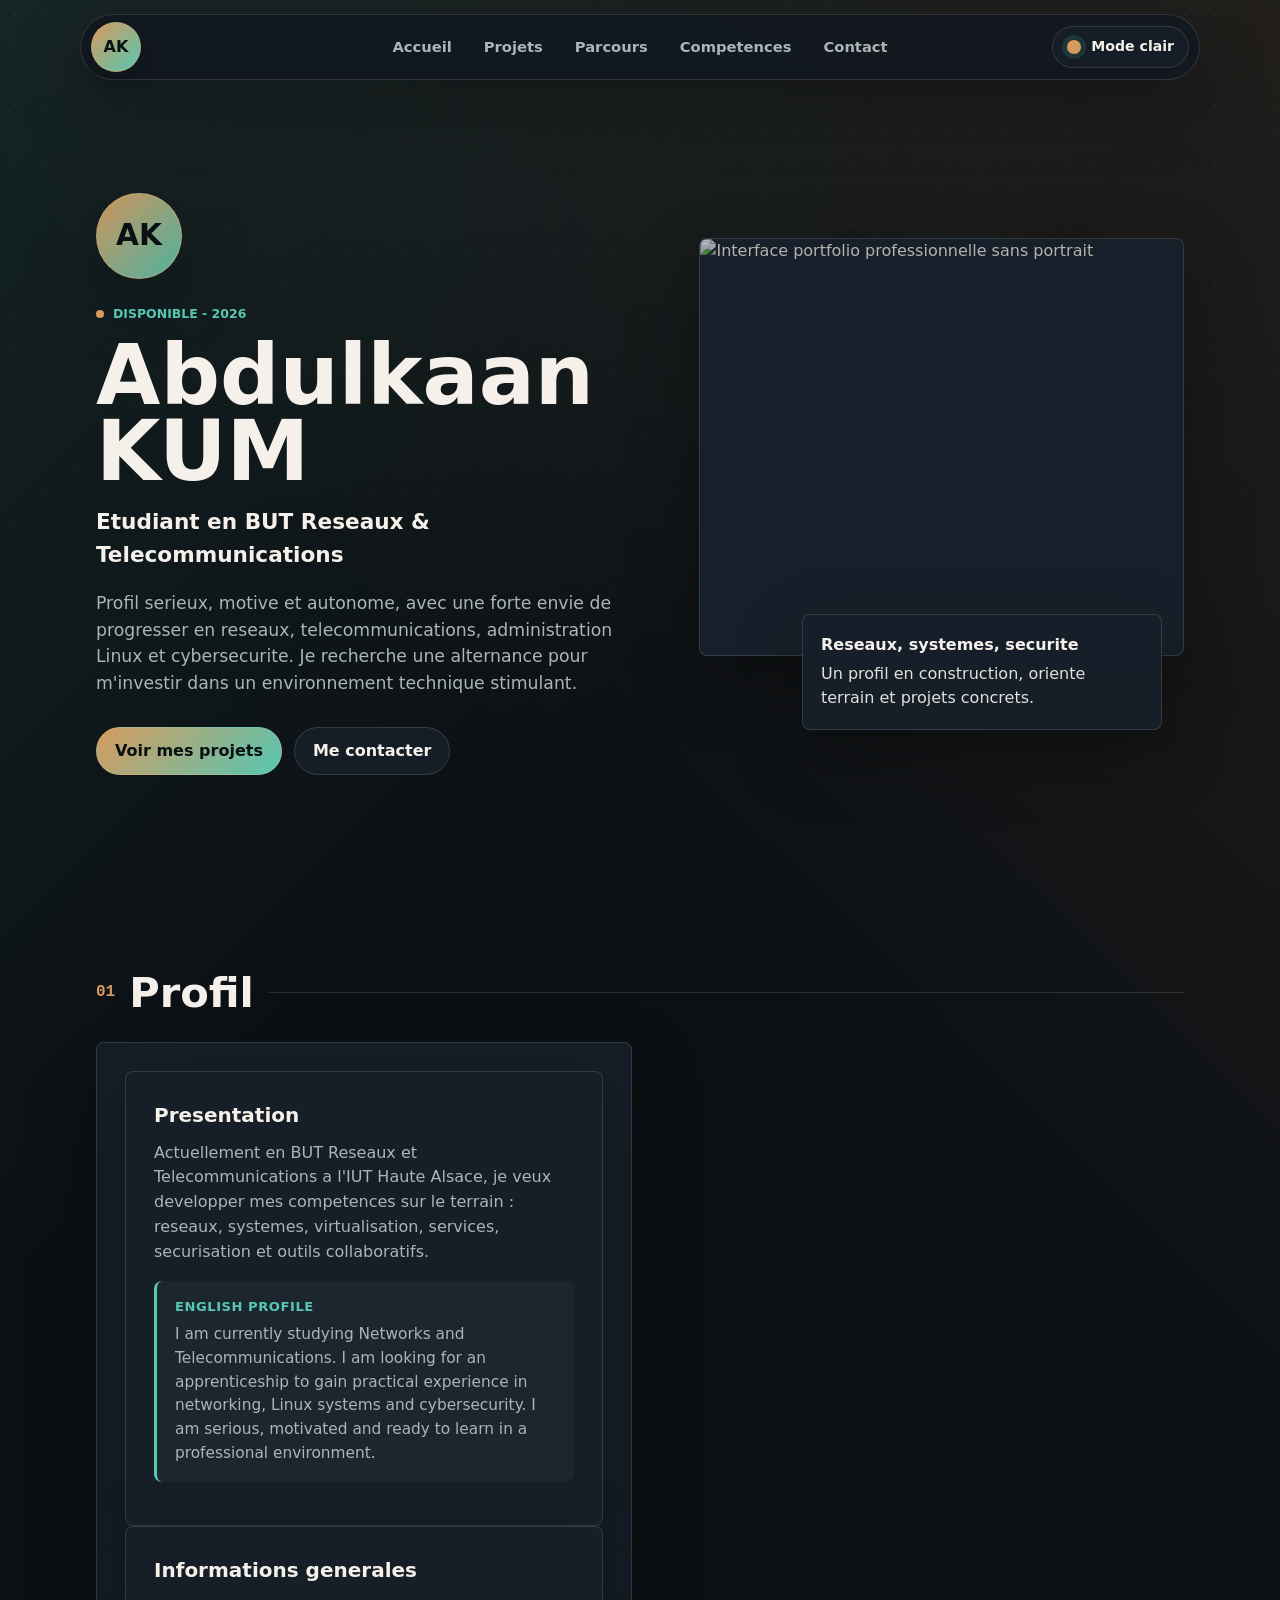
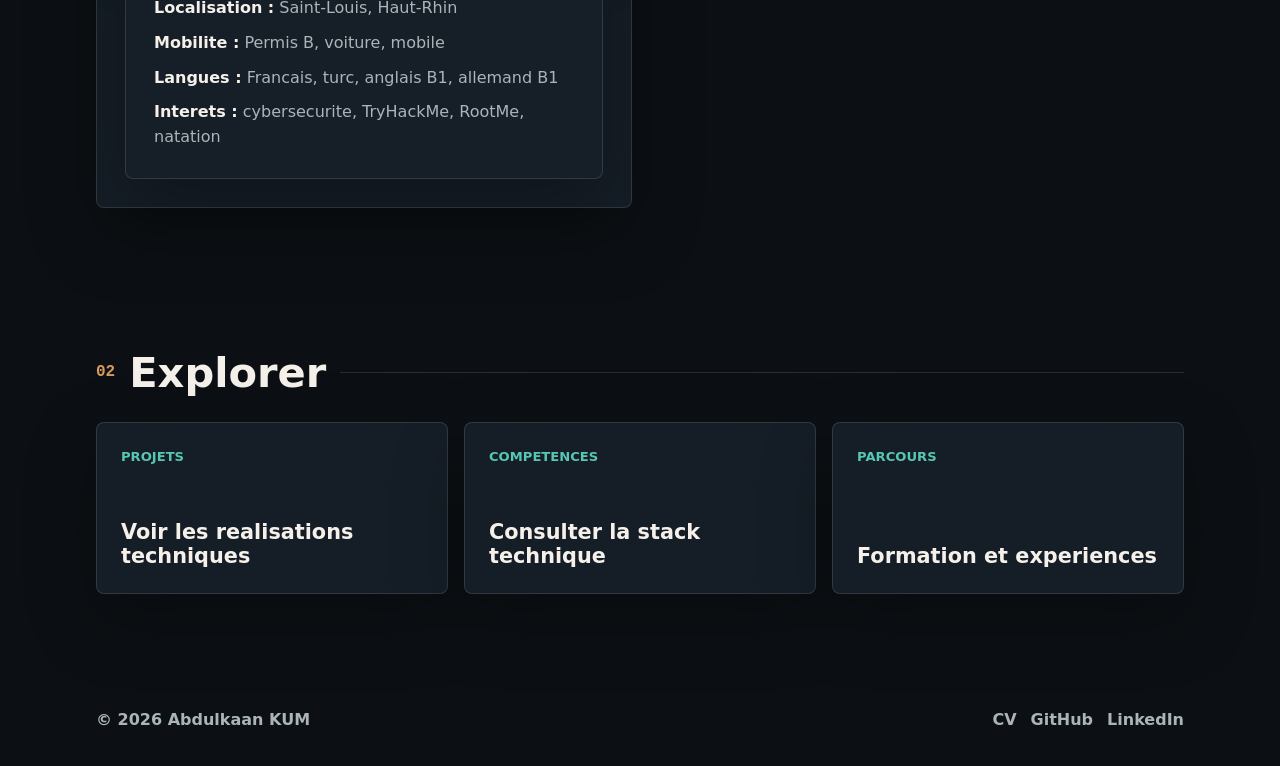
==== commit f5f2198d: "Update English profile paragraph in index.html" ====
--- a/index.html
+++ b/index.html
@@ -8,7 +8,7 @@
       content="Portfolio d'Abdulkaan KUM, etudiant en BUT Reseaux et Telecommunications."
     />
     <title>Abdulkaan KUM | Accueil</title>
-    <link rel="stylesheet" href="styles.css?v=23" />
+    <link rel="stylesheet" href="styles.css?v=25" />
   </head>
   <body data-page="accueil">
     <header class="site-header" data-header>
@@ -68,11 +68,18 @@
 
         <div class="info-grid">
           <article class="panel">
+            <article class="panel">
             <h3>Presentation</h3>
             <p>
               Actuellement en BUT Reseaux et Telecommunications a l'IUT Haute Alsace, je veux
               developper mes competences sur le terrain : reseaux, systemes, virtualisation,
               services, securisation et outils collaboratifs.
+            </p>
+            <p class="english-description" lang="en">
+            <strong>English profile</strong>
+              I am currently studying Networks and Telecommunications. I am looking for an apprenticeship
+              to gain practical experience in networking, Linux systems and cybersecurity. I am serious,
+              motivated and ready to learn in a professional environment.
             </p>
           </article>
           <article class="panel">
--- a/styles.css
+++ b/styles.css
@@ -1494,3 +1494,66 @@
   font-size: 0.84rem;
   font-weight: 850;
 }
+
+/* Galerie d'images dans les modales projet */
+.modal-gallery {
+  display: grid;
+  gap: 16px;
+  margin-top: 14px;
+}
+
+.modal-figure {
+  margin: 0;
+  overflow: hidden;
+  border: 1px solid var(--line);
+  border-radius: var(--radius);
+  background: #ffffff;
+}
+
+.modal-figure a {
+  display: block;
+  line-height: 0;
+}
+
+.modal-figure img {
+  width: 100%;
+  max-height: 460px;
+  object-fit: contain;
+  background: #ffffff;
+  transition: transform 220ms ease;
+}
+
+.modal-figure a:hover img,
+.modal-figure a:focus-visible img {
+  transform: scale(1.015);
+}
+
+.modal-figure figcaption {
+  padding: 10px 14px;
+  border-top: 1px solid var(--line);
+  background: var(--surface);
+  color: var(--muted);
+  font-size: 0.84rem;
+  font-weight: 700;
+  line-height: 1.4;
+}
+
+.english-description {
+  margin-top: 16px;
+  padding: 16px 18px;
+  border-left: 3px solid var(--accent-2);
+  border-radius: var(--radius);
+  background: color-mix(in srgb, var(--surface-strong) 62%, transparent);
+  color: var(--muted);
+  font-size: 0.96rem;
+}
+
+.english-description strong {
+  display: block;
+  margin-bottom: 6px;
+  color: var(--accent-2);
+  font-size: 0.82rem;
+  font-weight: 900;
+  text-transform: uppercase;
+  letter-spacing: 0.04em;
+}
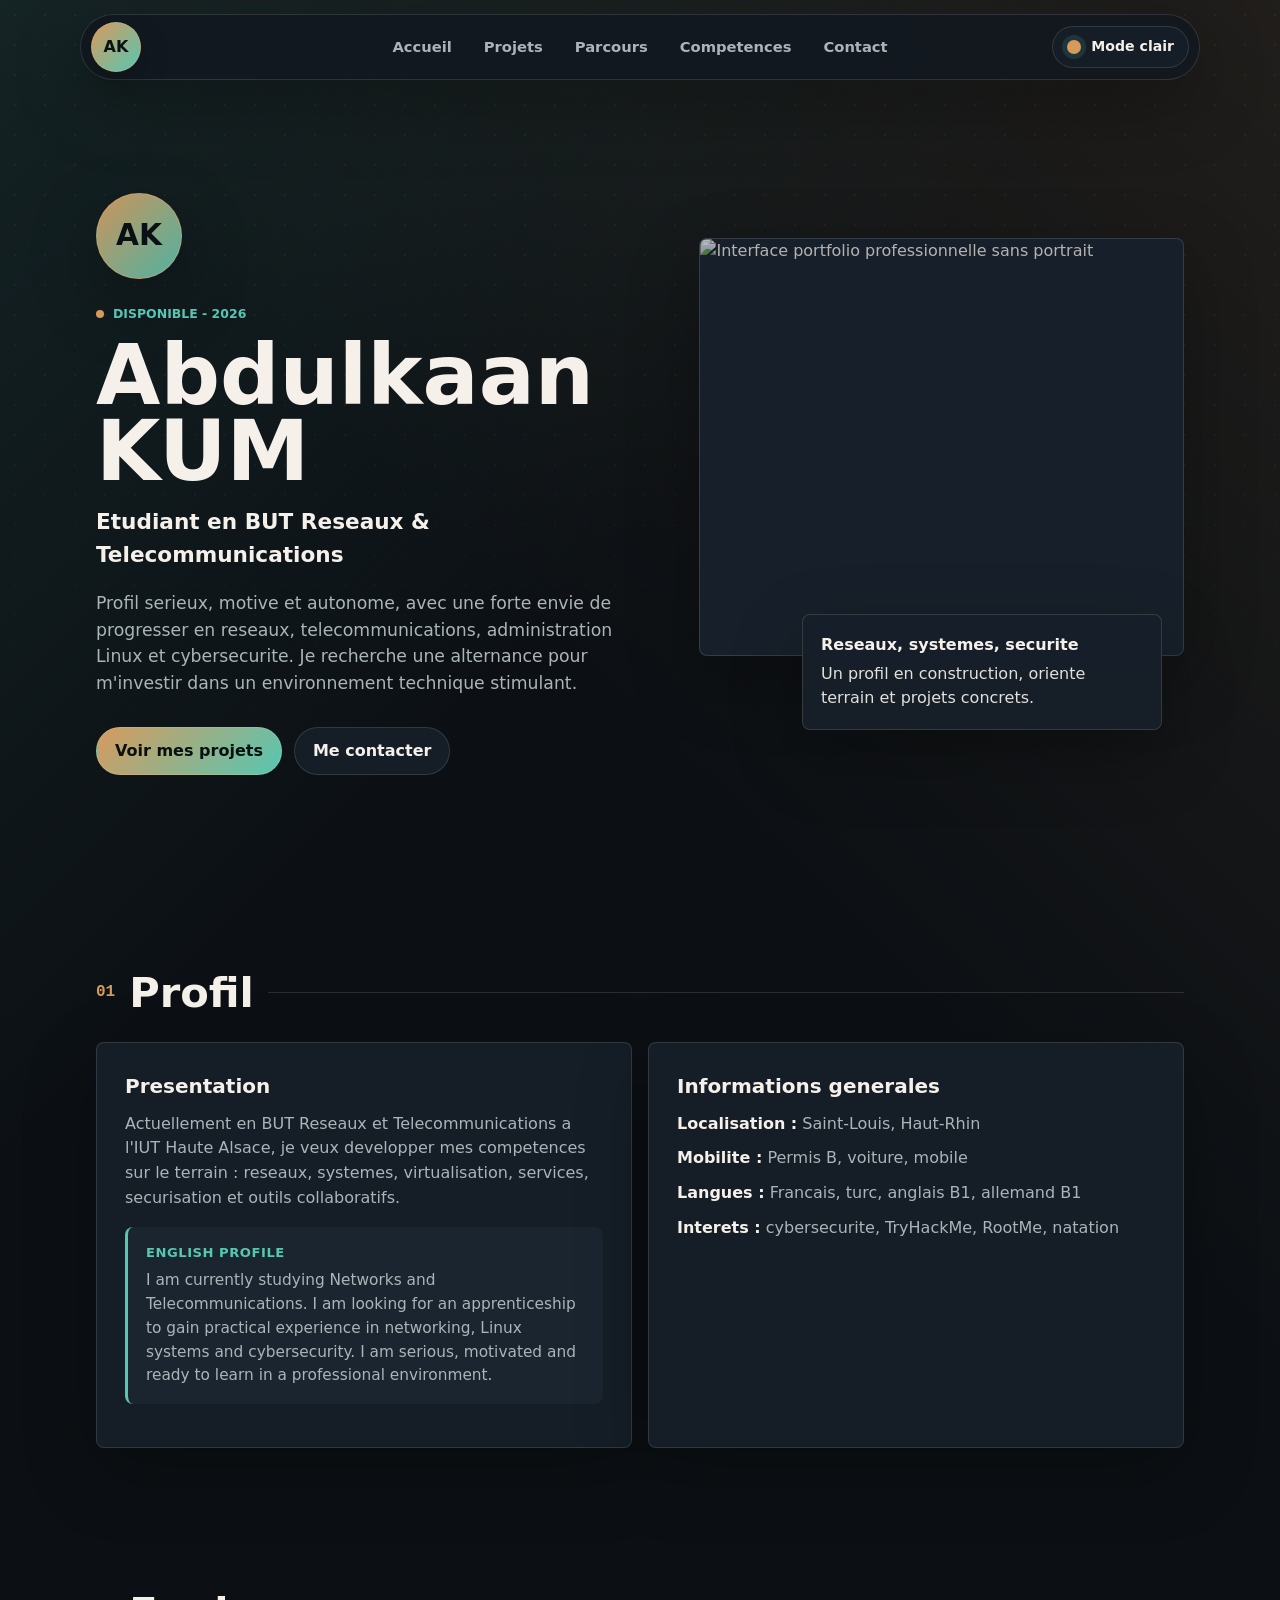
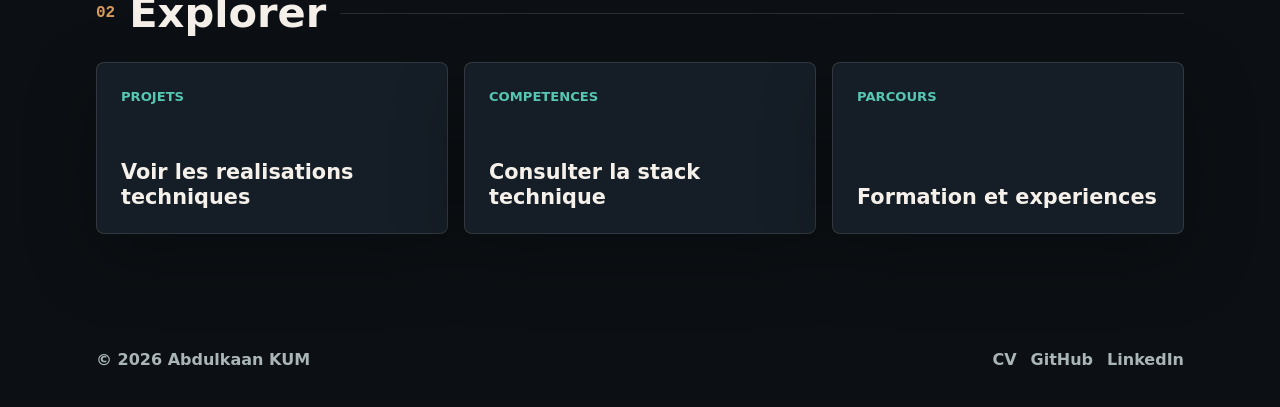
==== commit 36f86491: "Update index.html" ====
--- a/index.html
+++ b/index.html
@@ -66,32 +66,33 @@
           <div></div>
         </div>
 
-        <div class="info-grid">
-          <article class="panel">
-            <article class="panel">
-            <h3>Presentation</h3>
-            <p>
-              Actuellement en BUT Reseaux et Telecommunications a l'IUT Haute Alsace, je veux
-              developper mes competences sur le terrain : reseaux, systemes, virtualisation,
-              services, securisation et outils collaboratifs.
-            </p>
-            <p class="english-description" lang="en">
-            <strong>English profile</strong>
-              I am currently studying Networks and Telecommunications. I am looking for an apprenticeship
-              to gain practical experience in networking, Linux systems and cybersecurity. I am serious,
-              motivated and ready to learn in a professional environment.
-            </p>
-          </article>
-          <article class="panel">
-            <h3>Informations generales</h3>
-            <ul class="clean-list">
-              <li><strong>Localisation :</strong> Saint-Louis, Haut-Rhin</li>
-              <li><strong>Mobilite :</strong> Permis B, voiture, mobile</li>
-              <li><strong>Langues :</strong> Francais, turc, anglais B1, allemand B1</li>
-              <li><strong>Interets :</strong> cybersecurite, TryHackMe, RootMe, natation</li>
-            </ul>
-          </article>
-        </div>
+        <div class="info-grid profile-layout">
+  <article class="panel">
+    <h3>Presentation</h3>
+    <p>
+      Actuellement en BUT Reseaux et Telecommunications a l'IUT Haute Alsace, je veux
+      developper mes competences sur le terrain : reseaux, systemes, virtualisation,
+      services, securisation et outils collaboratifs.
+    </p>
+
+    <p class="english-description" lang="en">
+      <strong>English profile</strong>
+      I am currently studying Networks and Telecommunications. I am looking for an apprenticeship
+      to gain practical experience in networking, Linux systems and cybersecurity. I am serious,
+      motivated and ready to learn in a professional environment.
+    </p>
+  </article>
+
+  <article class="panel general-info-panel">
+    <h3>Informations generales</h3>
+    <ul class="clean-list">
+      <li><strong>Localisation :</strong> Saint-Louis, Haut-Rhin</li>
+      <li><strong>Mobilite :</strong> Permis B, voiture, mobile</li>
+      <li><strong>Langues :</strong> Francais, turc, anglais B1, allemand B1</li>
+      <li><strong>Interets :</strong> cybersecurite, TryHackMe, RootMe, natation</li>
+    </ul>
+  </article>
+</div>
       </section>
 
       <section class="page-section">
